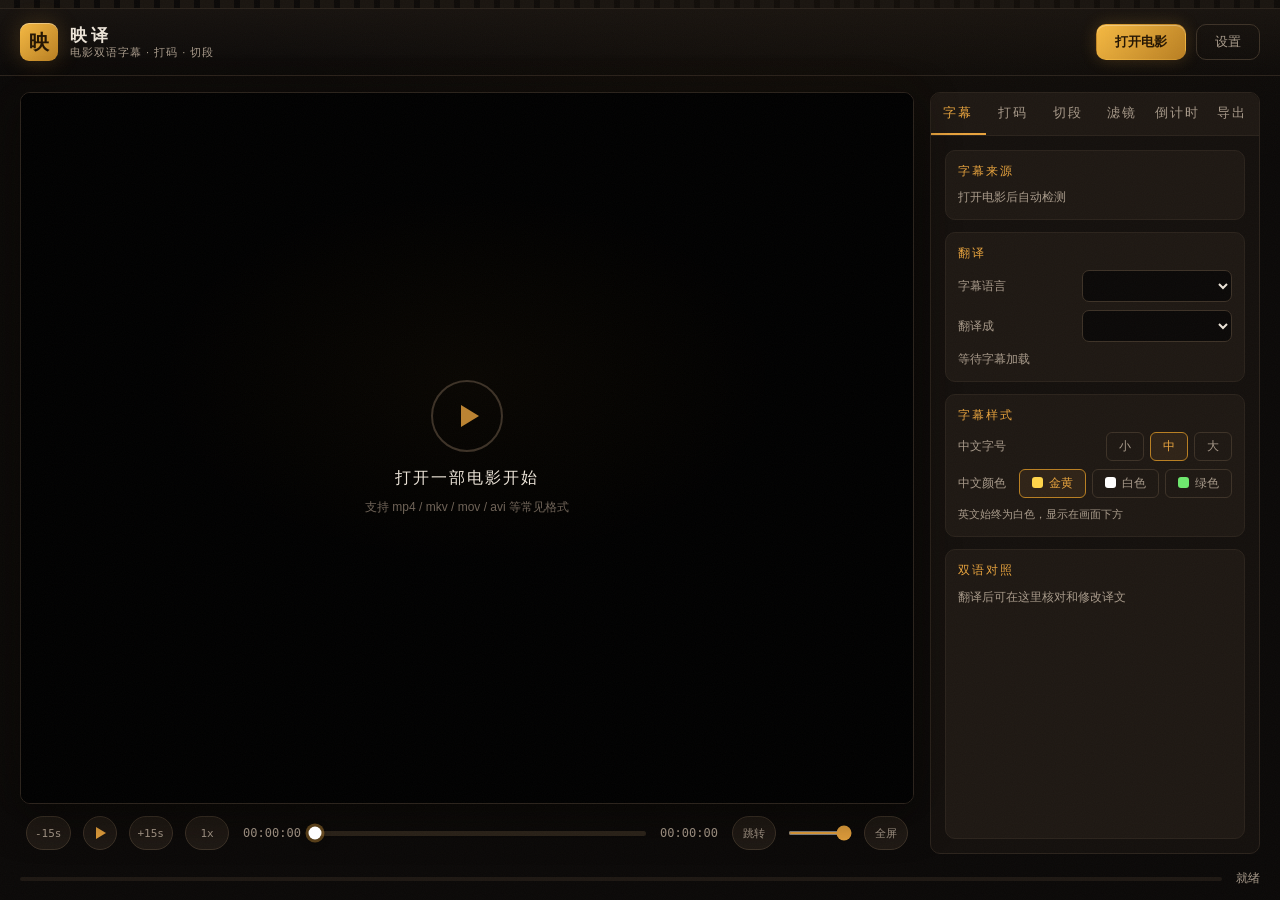
==== web/index.html @ 4f9fe574 "映译 v0.4.0：双语字幕烧录、打码、倒计时、滤镜、切段的 Windows 电影处理工具" ====
<!DOCTYPE html>
<html lang="zh-CN">
<head>
<meta charset="UTF-8">
<title>映译</title>
<link rel="stylesheet" href="css/style.css">
</head>
<body>
<div class="film-strip"></div>
<div id="app">
  <header class="topbar">
    <div class="brand">
      <div class="brand-mark">映</div>
      <div class="brand-text">
        <span class="brand-name">映译</span>
        <span class="brand-sub">电影双语字幕 · 打码 · 切段</span>
      </div>
    </div>
    <div class="topbar-actions">
      <button id="btn-open" class="btn btn-primary">打开电影</button>
      <button id="btn-settings" class="btn btn-ghost">设置</button>
    </div>
  </header>

  <main class="layout">
    <section class="preview-pane">
      <div id="video-wrap">
        <video id="player" preload="metadata"></video>
        <div id="select-layer" class="select-layer hidden">
          <div id="select-box" class="select-box hidden"></div>
          <div id="select-hint" class="select-hint">在画面上按住鼠标拖一个框，松开确认</div>
        </div>
        <div id="drop-hint" class="drop-hint">
          <div class="hint-play"></div>
          <p class="hint-title">打开一部电影开始</p>
          <p class="hint-sub">支持 mp4 / mkv / mov / avi 等常见格式</p>
        </div>
      </div>
      <div class="controls">
        <button id="btn-back" class="ctrl-btn ctrl-text" title="快退 15 秒（←）">-15s</button>
        <button id="btn-play" class="ctrl-btn" title="播放/暂停（空格）">
          <span class="icon-play"></span>
        </button>
        <button id="btn-forward" class="ctrl-btn ctrl-text" title="快进 15 秒（→）">+15s</button>
        <button id="btn-speed" class="ctrl-btn ctrl-text" title="倍速播放（循环切换）">1x</button>
        <span id="time-now" class="time clickable" title="点击输入时间直接跳转">00:00:00</span>
        <input id="time-input" class="time-input hidden" type="text" placeholder="如 1:23:45 或 500 秒">
        <div class="timeline" id="timeline">
          <div class="timeline-track">
            <div class="timeline-buffered" id="timeline-buffered"></div>
            <div class="timeline-played" id="timeline-played"></div>
            <div class="timeline-markers" id="timeline-markers"></div>
            <div class="timeline-cuts" id="timeline-cuts"></div>
            <div class="timeline-filters" id="timeline-filters"></div>
            <div class="timeline-countdowns" id="timeline-countdowns"></div>
          </div>
          <div class="timeline-thumb" id="timeline-thumb"></div>
        </div>
        <span id="time-total" class="time">00:00:00</span>
        <button id="btn-goto" class="ctrl-btn ctrl-text" title="输入时间跳转（G）">跳转</button>
        <input type="range" id="vol-slider" class="vol-slider" min="0" max="1" step="0.05" value="1" title="音量（↑↓调节，M 静音）">
        <button id="btn-fullscreen" class="ctrl-btn ctrl-text" title="全屏（F）">全屏</button>
      </div>
    </section>

    <aside class="side-panel">
      <nav class="tabs">
        <button class="tab active" data-tab="subtitles">字幕</button>
        <button class="tab" data-tab="blur">打码</button>
        <button class="tab" data-tab="segments">切段</button>
        <button class="tab" data-tab="filter">滤镜</button>
        <button class="tab" data-tab="countdown">倒计时</button>
        <button class="tab" data-tab="export">导出</button>
      </nav>

      <div class="tab-body">
        <section id="tab-subtitles" class="tab-page active">
          <div class="panel-block">
            <div class="block-title">字幕来源</div>
            <div id="sub-source" class="block-content">
              <p class="muted">打开电影后自动检测</p>
            </div>
            <button id="btn-pick-srt" class="btn btn-ghost btn-block hidden">手动选择字幕文件 (.srt)</button>
          </div>
          <div class="panel-block">
            <div class="block-title">翻译</div>
            <div class="block-content">
              <div class="style-row">
                <span class="muted">字幕语言</span>
                <select id="select-src-lang" class="stream-select lang-select"></select>
              </div>
              <div class="style-row">
                <span class="muted">翻译成</span>
                <select id="select-dst-lang" class="stream-select lang-select"></select>
              </div>
              <div id="translate-status" class="muted">等待字幕加载</div>
              <div class="translate-progress hidden" id="translate-progress">
                <div class="mini-progress"><div class="mini-progress-fill" id="translate-progress-fill"></div></div>
                <div class="muted" id="translate-progress-text"></div>
              </div>
              <button id="btn-translate" class="btn btn-primary btn-block hidden">翻译成中文</button>
            </div>
          </div>
          <div class="panel-block">
            <div class="block-title">字幕样式</div>
            <div class="block-content">
              <div class="style-row">
                <span class="muted">中文字号</span>
                <div class="radio-group">
                  <input type="radio" name="cn-size" id="cn-size-small" value="small"><label for="cn-size-small">小</label>
                  <input type="radio" name="cn-size" id="cn-size-medium" value="medium" checked><label for="cn-size-medium">中</label>
                  <input type="radio" name="cn-size" id="cn-size-large" value="large"><label for="cn-size-large">大</label>
                </div>
              </div>
              <div class="style-row">
                <span class="muted">中文颜色</span>
                <div class="radio-group">
                  <input type="radio" name="cn-color" id="cn-color-yellow" value="yellow" checked><label for="cn-color-yellow" class="swatch swatch-yellow"><span></span>金黄</label>
                  <input type="radio" name="cn-color" id="cn-color-white" value="white"><label for="cn-color-white" class="swatch swatch-white"><span></span>白色</label>
                  <input type="radio" name="cn-color" id="cn-color-green" value="green"><label for="cn-color-green" class="swatch swatch-green"><span></span>绿色</label>
                </div>
              </div>
              <p class="muted small">英文始终为白色，显示在画面下方</p>
            </div>
          </div>
          <div class="panel-block grow">
            <div class="block-title">双语对照 <span class="muted small" id="sub-count"></span></div>
            <div id="sub-preview" class="sub-preview muted">翻译后可在这里核对和修改译文</div>
          </div>
        </section>

        <section id="tab-blur" class="tab-page">
          <div class="panel-block">
            <div class="block-title">打码方式</div>
            <div class="block-content">
              <div class="radio-group">
                <input type="radio" name="blur-mode" id="blur-mode-whole" value="whole" checked><label for="blur-mode-whole">整屏糊掉</label>
                <input type="radio" name="blur-mode" id="blur-mode-region" value="region"><label for="blur-mode-region">只糊框内</label>
                <input type="radio" name="blur-mode" id="blur-mode-watermark" value="watermark"><label for="blur-mode-watermark">去水印</label>
              </div>
              <div class="blur-time-settings">
                <p class="muted">打码时间：以点击那一刻为中心，向前、向后各糊一段</p>
                <label class="field">
                  <span>向前（秒）</span>
                  <input type="number" id="blur-before" value="0.5" min="0" max="60" step="0.1">
                </label>
                <label class="field">
                  <span>向后（秒）</span>
                  <input type="number" id="blur-after" value="1" min="0.3" max="600" step="0.1">
                </label>
              </div>
              <div id="blur-whole-panel">
                <p class="muted">播放到不想看到的镜头时，点下面的按钮，整个画面糊掉一小段</p>
                <div class="style-row">
                  <span class="muted">糊的强度</span>
                  <div class="radio-group">
                    <input type="radio" name="blur-strength" id="blur-light" value="light"><label for="blur-light">轻度</label>
                    <input type="radio" name="blur-strength" id="blur-standard" value="standard" checked><label for="blur-standard">标准</label>
                    <input type="radio" name="blur-strength" id="blur-heavy" value="heavy"><label for="blur-heavy">重度</label>
                  </div>
                </div>
                <button id="btn-add-blur" class="btn btn-danger-outline btn-block">在当前时刻打码</button>
              </div>
              <div id="blur-region-panel" class="hidden">
                <p class="muted">播放到要遮的镜头暂停，点下面的按钮，然后在画面上按住鼠标拖一个框。只糊框里的内容。</p>
                <button id="btn-select-region" class="btn btn-danger-outline btn-block">开始框选（在画面上拖框）</button>
              </div>
              <div id="blur-watermark-panel" class="hidden">
                <p class="muted">框选画面里的水印（台标、logo），整个电影里这块区域都会被抹掉。静止水印效果最好。</p>
                <button id="btn-select-watermark" class="btn btn-danger-outline btn-block">框选水印位置</button>
                <div id="watermark-list" class="blur-list"></div>
              </div>
            </div>
          </div>
          <div class="panel-block grow">
            <div class="block-title">打码点列表 <span class="muted small" id="blur-count"></span></div>
            <div id="blur-list" class="blur-list muted">还没有打码点</div>
          </div>
        </section>

        <section id="tab-segments" class="tab-page">
          <div class="panel-block">
            <div class="block-title">切段方式</div>
            <div class="block-content">
              <div class="radio-group">
                <input type="radio" name="seg-mode" id="seg-mode-auto" value="auto" checked><label for="seg-mode-auto">自动均分</label>
                <input type="radio" name="seg-mode" id="seg-mode-manual" value="manual"><label for="seg-mode-manual">手动切点</label>
              </div>
              <div id="seg-auto-panel">
                <label class="field">
                  <span>每段时长（分钟）</span>
                  <input type="number" id="segment-minutes" value="15" min="1" max="60" step="1">
                </label>
              </div>
              <div id="seg-manual-panel" class="hidden">
                <p class="muted">播放到想切开的位置，点下面的按钮。设几个切点就切成几段加一。</p>
                <button id="btn-add-cut" class="btn btn-ghost btn-block">在当前时刻设切点</button>
                <div id="cut-list" class="blur-list"></div>
              </div>
              <div id="segment-info" class="muted">打开电影后显示预计段数</div>
            </div>
          </div>
          <div class="panel-block">
            <div class="block-title">说明</div>
            <div class="block-content muted">
              切段会精确对齐切点，不会切断台词。<br><br>
              成片保存在电影同目录下的「电影名_导出」文件夹里。
            </div>
          </div>
        </section>

        <section id="tab-filter" class="tab-page">
          <div class="panel-block">
            <div class="block-title">滤镜类型</div>
            <div class="block-content">
              <div class="radio-group">
                <input type="radio" name="video-filter" id="filter-none" value="none" checked><label for="filter-none">无</label>
                <input type="radio" name="video-filter" id="filter-soft" value="no_blood_soft"><label for="filter-soft">去血色·柔和</label>
                <input type="radio" name="video-filter" id="filter-strong" value="no_blood_strong"><label for="filter-strong">去血色·强力</label>
                <input type="radio" name="video-filter" id="filter-bw" value="bw"><label for="filter-bw">黑白</label>
              </div>
              <p class="muted small">去血色：把画面里的红色（血液）压暗变灰，其他颜色不变。柔和版保留亮度，强力版压得更狠。</p>
            </div>
          </div>
          <div class="panel-block">
            <div class="block-title">生效时间段</div>
            <div class="block-content">
              <p class="muted">滤镜只在下面的时间段里生效，其余时间画面保持原样</p>
              <label class="field">
                <span>每次时长（秒）</span>
                <input type="number" id="filter-duration" value="5" min="1" max="300" step="1">
              </label>
              <button id="btn-add-filter" class="btn btn-primary btn-block">在当前时刻开始应用滤镜</button>
              <div id="filter-list" class="blur-list"></div>
            </div>
          </div>
        </section>

        <section id="tab-countdown" class="tab-page">
          <div class="panel-block">
            <div class="block-title">前方高能倒计时</div>
            <div class="block-content">
              <p class="muted">播放到恐怖场景出现的那一刻暂停，点下面的按钮。导出后，那一幕出现前的几秒，画面左下角会显示 3、2、1 倒计时。</p>
              <label class="field">
                <span>倒计时秒数</span>
                <input type="number" id="countdown-seconds" value="3" min="1" max="5" step="1">
              </label>
              <button id="btn-add-countdown" class="btn btn-danger-outline btn-block">在此刻加倒计时</button>
            </div>
          </div>
          <div class="panel-block grow">
            <div class="block-title">倒计时点列表 <span class="muted small" id="countdown-count"></span></div>
            <div id="countdown-list" class="blur-list"></div>
          </div>
        </section>

        <section id="tab-export" class="tab-page">
          <div class="panel-block">
            <div class="block-title">导出清单</div>
            <div id="export-summary" class="block-content muted">还没有任务</div>
          </div>
          <div class="panel-block">
            <div class="block-title">压制引擎</div>
            <div id="hw-info" class="block-content muted">检测中…</div>
          </div>
          <div class="panel-block">
            <button id="btn-export" class="btn btn-primary btn-block hidden">开始导出</button>
            <button id="btn-open-folder" class="btn btn-ghost btn-block hidden">打开输出文件夹</button>
          </div>
          <div class="panel-block">
            <div class="block-title">字幕大小与位置</div>
            <div class="block-content">
              <div class="effect-demo">
                <video class="demo-video-player" src="demo_subs.mp4" autoplay muted loop></video>
              </div>
              <p class="muted small">小/中/大三种字号，中文始终在英文正上方，都在画面下方，循环播放</p>
            </div>
          </div>
          <div class="panel-block">
            <div class="block-title">效果预览</div>
            <div class="block-content">
              <div class="effect-demo">
                <video class="demo-video-player" src="demo.mp4" autoplay muted loop></video>
              </div>
              <p class="muted small">双语字幕 + 左下角倒计时 3、2、1，循环播放</p>
              <div class="effect-demo">
                <video class="demo-video-player" src="demo_blur.mp4" autoplay muted loop></video>
              </div>
              <p class="muted small">打码三种强度（轻/标准/重）+ 右上角去水印演示，循环播放</p>
            </div>
          </div>
        </section>
      </div>
    </aside>
  </main>

  <footer class="statusbar">
    <div class="progress" id="progress">
      <div class="progress-fill" id="progress-fill"></div>
    </div>
    <span id="status-text" class="status-text">就绪</span>
  </footer>
</div>

<div id="modal-settings" class="modal-backdrop hidden">
  <div class="modal">
    <div class="modal-title">设置</div>
    <label class="field">
      <span>DeepSeek API Key</span>
      <input type="password" id="input-api-key" placeholder="sk-...">
    </label>
    <p class="muted small">翻译用，key 只存在你自己的电脑上（C:\\Users\\你\\.video-tools\\config.json）</p>
    <div class="modal-actions">
      <button id="btn-save-key" class="btn btn-primary">保存</button>
      <button id="btn-close-settings" class="btn btn-ghost">取消</button>
    </div>
    <div class="about">
      映译 v<span id="app-version">0.1.0</span> · <a href="https://xiuchenshen.com" id="link-home">xiuchenshen.com</a>
    </div>
  </div>
</div>

<script src="js/app.js"></script>
</body>
</html>
---- web/css/style.css ----
:root {
  --bg-0: #0b0908;
  --bg-1: #14100d;
  --bg-2: #1e1813;
  --bg-3: #282017;
  --line: #2b231c;
  --line-strong: #3d3227;
  --text: #ece4d8;
  --text-dim: #a89a8a;
  --text-faint: #6f6357;
  --accent: #e8a33d;
  --accent-strong: #f5b942;
  --accent-deep: #b97f22;
  --accent-glow: rgba(232, 163, 61, 0.22);
  --accent-ink: #241503;
  --danger: #e0605e;
  --danger-glow: rgba(224, 96, 94, 0.25);
  --ok: #7fbf7f;
  --radius: 10px;
  --font: "Microsoft YaHei UI", "Microsoft YaHei", sans-serif;
  --mono: "Cascadia Mono", "Consolas", monospace;
}

* { margin: 0; padding: 0; box-sizing: border-box; }

html, body { height: 100%; overflow: hidden; }

body {
  font-family: var(--font);
  font-size: 13px;
  color: var(--text);
  background:
    radial-gradient(1200px 500px at 70% -10%, rgba(232, 163, 61, 0.05), transparent 60%),
    var(--bg-0);
  -webkit-user-select: none;
  user-select: none;
}

body::after {
  content: "";
  position: fixed;
  inset: 0;
  pointer-events: none;
  opacity: 0.05;
  background-image: url("data:image/svg+xml,%3Csvg xmlns='http://www.w3.org/2000/svg' width='120' height='120'%3E%3Cfilter id='n'%3E%3CfeTurbulence type='fractalNoise' baseFrequency='0.9' numOctaves='2'/%3E%3C/filter%3E%3Crect width='120' height='120' filter='url(%23n)' opacity='0.6'/%3E%3C/svg%3E");
}

.film-strip {
  height: 9px;
  background: repeating-linear-gradient(90deg,
    #1a1510 0 14px, transparent 14px 20px);
  border-bottom: 1px solid var(--line);
}

#app {
  display: flex;
  flex-direction: column;
  height: calc(100vh - 10px);
}

/* ============ 顶栏 ============ */

.topbar {
  display: flex;
  align-items: center;
  justify-content: space-between;
  padding: 14px 20px;
  border-bottom: 1px solid var(--line);
  background: linear-gradient(180deg, rgba(30, 24, 19, 0.6), transparent);
}

.brand { display: flex; align-items: center; gap: 12px; }

.brand-mark {
  width: 38px;
  height: 38px;
  display: grid;
  place-items: center;
  font-size: 20px;
  font-weight: 700;
  color: var(--accent-ink);
  background: linear-gradient(135deg, var(--accent-strong), var(--accent-deep));
  border-radius: 9px;
  box-shadow: 0 0 22px var(--accent-glow), inset 0 1px 0 rgba(255, 255, 255, 0.35);
}

.brand-text { display: flex; flex-direction: column; line-height: 1.25; }

.brand-name { font-size: 17px; font-weight: 700; letter-spacing: 4px; }

.brand-sub { font-size: 11px; color: var(--text-dim); letter-spacing: 1px; }

.topbar-actions { display: flex; gap: 10px; }

/* ============ 按钮 ============ */

.btn {
  font-family: var(--font);
  font-size: 13px;
  padding: 8px 18px;
  border-radius: var(--radius);
  border: 1px solid transparent;
  cursor: pointer;
  transition: all 0.15s ease;
  color: var(--text);
}

.btn:active { transform: translateY(1px); }

.btn-primary {
  background: linear-gradient(135deg, var(--accent-strong), var(--accent-deep));
  color: var(--accent-ink);
  font-weight: 600;
  box-shadow: 0 0 16px var(--accent-glow), inset 0 1px 0 rgba(255, 255, 255, 0.3);
}

.btn-primary:hover { filter: brightness(1.08); }

.btn-primary:disabled {
  opacity: 0.45;
  cursor: not-allowed;
  box-shadow: none;
}

.btn-ghost {
  background: transparent;
  border-color: var(--line-strong);
  color: var(--text-dim);
}

.btn-ghost:hover { border-color: var(--accent-deep); color: var(--text); }

.btn-danger-outline {
  background: transparent;
  border-color: rgba(224, 96, 94, 0.5);
  color: var(--danger);
}

.btn-danger-outline:hover {
  background: rgba(224, 96, 94, 0.1);
  box-shadow: 0 0 14px var(--danger-glow);
}

.btn-block { width: 100%; margin-top: 10px; }

/* ============ 布局 ============ */

.layout {
  display: flex;
  flex: 1;
  min-height: 0;
  gap: 16px;
  padding: 16px 20px 8px;
}

.preview-pane {
  flex: 1;
  display: flex;
  flex-direction: column;
  min-width: 0;
}

#video-wrap {
  flex: 1;
  position: relative;
  background: #000;
  border: 1px solid var(--line);
  border-radius: var(--radius);
  overflow: hidden;
  box-shadow: 0 12px 40px rgba(0, 0, 0, 0.5), 0 0 60px rgba(232, 163, 61, 0.03);
}

#player {
  width: 100%;
  height: 100%;
  object-fit: contain;
  background: #000;
}

.drop-hint {
  position: absolute;
  inset: 0;
  display: flex;
  flex-direction: column;
  align-items: center;
  justify-content: center;
  gap: 10px;
  background: radial-gradient(500px 300px at 50% 40%, rgba(232, 163, 61, 0.04), transparent 70%);
}

.hint-play {
  width: 72px;
  height: 72px;
  border-radius: 50%;
  border: 2px solid var(--line-strong);
  display: grid;
  place-items: center;
  margin-bottom: 6px;
}

.hint-play::after {
  content: "";
  width: 0;
  height: 0;
  border-left: 18px solid var(--accent);
  border-top: 11px solid transparent;
  border-bottom: 11px solid transparent;
  margin-left: 5px;
  opacity: 0.8;
}

.hint-title { font-size: 16px; letter-spacing: 2px; }

.hint-sub { font-size: 12px; color: var(--text-faint); }

/* ============ 框选层 ============ */

.select-layer {
  position: absolute;
  inset: 0;
  cursor: crosshair;
  z-index: 5;
  background: rgba(0, 0, 0, 0.35);
}

.select-box {
  position: absolute;
  border: 2px dashed var(--danger);
  background: rgba(224, 96, 94, 0.12);
  box-shadow: 0 0 0 1px rgba(0, 0, 0, 0.6), 0 0 16px var(--danger-glow);
  pointer-events: none;
}

.select-hint {
  position: absolute;
  left: 50%;
  top: 16px;
  transform: translateX(-50%);
  padding: 7px 16px;
  font-size: 12px;
  letter-spacing: 1px;
  color: var(--text);
  background: rgba(20, 12, 10, 0.9);
  border: 1px solid var(--danger);
  border-radius: 20px;
  box-shadow: 0 4px 16px rgba(0, 0, 0, 0.5);
  pointer-events: none;
  white-space: nowrap;
}

.blur-item.region .blur-time { color: var(--accent); }

/* ============ 播放控制 ============ */

.controls {
  display: flex;
  align-items: center;
  gap: 12px;
  padding: 12px 6px 4px;
}

.ctrl-btn {
  width: 34px;
  height: 34px;
  border-radius: 50%;
  border: 1px solid var(--line-strong);
  background: var(--bg-2);
  cursor: pointer;
  display: grid;
  place-items: center;
  transition: all 0.15s ease;
  flex-shrink: 0;
}

.ctrl-btn:hover { border-color: var(--accent-deep); }

.icon-play { width: 0; height: 0; border-left: 10px solid var(--accent); border-top: 6px solid transparent; border-bottom: 6px solid transparent; margin-left: 3px; }

.ctrl-text {
  font-family: var(--mono);
  font-size: 11px;
  color: var(--text-dim);
  width: auto;
  min-width: 44px;
  padding: 0 8px;
  border-radius: 17px;
  letter-spacing: 0;
}

.ctrl-text:hover { color: var(--accent); }

.icon-pause { width: 10px; height: 12px; border-left: 3px solid var(--accent); border-right: 3px solid var(--accent); }

.time {
  font-family: var(--mono);
  font-size: 12px;
  color: var(--text-dim);
  min-width: 62px;
  text-align: center;
  flex-shrink: 0;
}

.time.clickable { cursor: pointer; }

.time.clickable:hover { color: var(--accent); }

.time-input {
  width: 90px;
  padding: 4px 8px;
  font-family: var(--mono);
  font-size: 12px;
  color: var(--text);
  background: var(--bg-0);
  border: 1px solid var(--accent-deep);
  border-radius: 6px;
  outline: none;
  flex-shrink: 0;
}

.vol-slider {
  width: 64px;
  height: 4px;
  accent-color: var(--accent);
  flex-shrink: 0;
  cursor: pointer;
}

.timeline {
  flex: 1;
  position: relative;
  height: 34px;
  display: flex;
  align-items: center;
  cursor: pointer;
}

.timeline-track {
  position: relative;
  width: 100%;
  height: 5px;
  border-radius: 3px;
  background: var(--bg-3);
  overflow: visible;
}

.timeline-buffered {
  position: absolute;
  left: 0;
  top: 0;
  bottom: 0;
  width: 0;
  border-radius: 3px;
  background: var(--line-strong);
}

.timeline-played {
  position: absolute;
  left: 0;
  top: 0;
  bottom: 0;
  width: 0;
  border-radius: 3px;
  background: linear-gradient(90deg, var(--accent-deep), var(--accent-strong));
  box-shadow: 0 0 10px var(--accent-glow);
}

.timeline-markers { position: absolute; inset: 0; }

.blur-marker {
  position: absolute;
  top: -4px;
  bottom: -4px;
  background: rgba(224, 96, 94, 0.75);
  border-radius: 2px;
  box-shadow: 0 0 8px var(--danger-glow);
}

.blur-marker.region {
  background: rgba(232, 163, 61, 0.8);
  box-shadow: 0 0 8px var(--accent-glow);
}

.timeline-filters { position: absolute; inset: 0; }

.filter-marker {
  position: absolute;
  top: -6px;
  bottom: -6px;
  background: rgba(127, 191, 127, 0.7);
  border-radius: 2px;
  box-shadow: 0 0 8px rgba(127, 191, 127, 0.3);
}

.timeline-countdowns { position: absolute; inset: 0; }

.countdown-marker {
  position: absolute;
  top: -8px;
  bottom: -8px;
  background: rgba(168, 110, 232, 0.65);
  border-radius: 2px;
  box-shadow: 0 0 8px rgba(168, 110, 232, 0.35);
}

.timeline-cuts { position: absolute; inset: 0; }

.cut-marker {
  position: absolute;
  top: -7px;
  bottom: -7px;
  width: 2px;
  background: var(--accent-strong);
  box-shadow: 0 0 8px var(--accent-glow);
}

.timeline-thumb {
  position: absolute;
  top: 50%;
  width: 13px;
  height: 13px;
  border-radius: 50%;
  background: #fff;
  transform: translate(-50%, -50%);
  box-shadow: 0 0 0 3px rgba(232, 163, 61, 0.35), 0 2px 8px rgba(0, 0, 0, 0.6);
  pointer-events: none;
}

/* ============ 侧栏 ============ */

.side-panel {
  width: 330px;
  flex-shrink: 0;
  display: flex;
  flex-direction: column;
  background: var(--bg-1);
  border: 1px solid var(--line);
  border-radius: var(--radius);
  overflow: hidden;
}

.tabs {
  display: flex;
  border-bottom: 1px solid var(--line);
  background: var(--bg-2);
}

.tab {
  flex: 1;
  padding: 11px 0;
  font-family: var(--font);
  font-size: 13px;
  color: var(--text-dim);
  background: none;
  border: none;
  border-bottom: 2px solid transparent;
  cursor: pointer;
  letter-spacing: 2px;
  transition: color 0.15s ease;
}

.tab:hover { color: var(--text); }

.tab.active {
  color: var(--accent);
  border-bottom-color: var(--accent);
}

.tab-body { flex: 1; overflow-y: auto; position: relative; }

.tab-page { display: none; flex-direction: column; min-height: 100%; padding: 14px; gap: 12px; }

.tab-page.active { display: flex; }

.panel-block {
  background: var(--bg-2);
  border: 1px solid var(--line);
  border-radius: var(--radius);
  padding: 12px;
}

.panel-block.grow { flex: 1; display: flex; flex-direction: column; min-height: 120px; }

.block-title {
  font-size: 12px;
  color: var(--accent);
  letter-spacing: 2px;
  margin-bottom: 8px;
}

.block-content { display: flex; flex-direction: column; gap: 8px; }

.muted { color: var(--text-dim); font-size: 12px; line-height: 1.6; }

.small { font-size: 11px; }

.hidden { display: none !important; }

.stream-select {
  width: 100%;
  padding: 7px 10px;
  font-family: var(--font);
  font-size: 12px;
  color: var(--text);
  background: var(--bg-0);
  border: 1px solid var(--line-strong);
  border-radius: 7px;
  outline: none;
}

.stream-select:focus { border-color: var(--accent-deep); }

.lang-select { width: 150px; }

.summary-row {
  display: flex;
  justify-content: space-between;
  gap: 10px;
  padding: 5px 0;
  border-bottom: 1px dashed var(--line);
  font-size: 12px;
}

.summary-row:last-child { border-bottom: none; }

.summary-key { color: var(--text-dim); flex-shrink: 0; }

.summary-val {
  color: var(--text);
  text-align: right;
  word-break: break-all;
}

/* ============ 单选组 ============ */

.style-row {
  display: flex;
  align-items: center;
  justify-content: space-between;
  gap: 10px;
  font-size: 12px;
}

.radio-group { display: flex; gap: 6px; flex-wrap: wrap; }

.radio-group input { display: none; }

.radio-group label {
  padding: 5px 12px;
  font-size: 12px;
  color: var(--text-dim);
  border: 1px solid var(--line-strong);
  border-radius: 6px;
  cursor: pointer;
  transition: all 0.12s ease;
}

.radio-group label:hover { color: var(--text); }

.radio-group input:checked + label {
  color: var(--accent);
  border-color: var(--accent-deep);
  background: rgba(232, 163, 61, 0.08);
}

.swatch span {
  display: inline-block;
  width: 11px;
  height: 11px;
  border-radius: 3px;
  margin-right: 6px;
  vertical-align: -1px;
}

.swatch-yellow span { background: #ffd54a; }

.swatch-white span { background: #ffffff; }

.swatch-green span { background: #6ee86e; }

/* ============ 表单 ============ */

.field {
  display: flex;
  align-items: center;
  justify-content: space-between;
  gap: 10px;
  font-size: 12px;
  color: var(--text-dim);
}

.field input {
  width: 90px;
  padding: 6px 10px;
  font-family: var(--mono);
  font-size: 13px;
  color: var(--text);
  background: var(--bg-0);
  border: 1px solid var(--line-strong);
  border-radius: 7px;
  outline: none;
  transition: border-color 0.15s ease;
}

.field input:focus { border-color: var(--accent-deep); box-shadow: 0 0 0 2px var(--accent-glow); }

.field input[type="password"] { width: 100%; font-family: var(--mono); }

/* ============ 字幕对照 ============ */

.sub-preview {
  flex: 1;
  overflow-y: auto;
  min-height: 0;
}

.sub-item {
  padding: 8px 10px;
  border-bottom: 1px solid var(--line);
  border-radius: 6px;
  cursor: pointer;
  transition: background 0.12s ease;
}

.sub-item:hover { background: var(--bg-3); }

.sub-item .en {
  font-size: 12px;
  color: var(--text-dim);
  line-height: 1.5;
  word-break: break-word;
}

.sub-item .zh {
  font-size: 13px;
  color: var(--text);
  line-height: 1.5;
  margin-top: 3px;
  word-break: break-word;
}

.sub-item .zh-input {
  width: 100%;
  margin-top: 3px;
  padding: 4px 8px;
  font-family: var(--font);
  font-size: 13px;
  color: var(--text);
  background: var(--bg-0);
  border: 1px solid var(--accent-deep);
  border-radius: 6px;
  outline: none;
}

.sub-item .idx {
  font-family: var(--mono);
  font-size: 10px;
  color: var(--text-faint);
  margin-right: 6px;
}

/* ============ 打码列表 ============ */

.blur-controls { display: flex; flex-direction: column; gap: 10px; }

.blur-time-settings {
  display: flex;
  flex-direction: column;
  gap: 8px;
  padding: 10px;
  background: var(--bg-0);
  border: 1px solid var(--line);
  border-radius: 8px;
  margin-bottom: 4px;
}

.blur-list { display: flex; flex-direction: column; gap: 6px; overflow-y: auto; }

.blur-item {
  display: flex;
  align-items: center;
  gap: 10px;
  padding: 8px 10px;
  background: var(--bg-0);
  border: 1px solid var(--line);
  border-radius: 7px;
}

.blur-item .blur-time {
  font-family: var(--mono);
  font-size: 12px;
  color: var(--danger);
}

.blur-item .blur-del {
  margin-left: auto;
  padding: 3px 9px;
  font-size: 11px;
  color: var(--text-faint);
  background: none;
  border: 1px solid var(--line-strong);
  border-radius: 5px;
  cursor: pointer;
}

.blur-item .blur-del:hover { color: var(--danger); border-color: var(--danger); }

/* ============ 进度 ============ */

.translate-progress { display: flex; flex-direction: column; gap: 6px; }

.mini-progress {
  height: 4px;
  background: var(--bg-0);
  border-radius: 2px;
  overflow: hidden;
}

.mini-progress-fill {
  height: 100%;
  width: 0;
  background: linear-gradient(90deg, var(--accent-deep), var(--accent-strong));
  transition: width 0.2s ease;
}

/* ============ 状态栏 ============ */

.statusbar {
  display: flex;
  align-items: center;
  gap: 14px;
  padding: 8px 20px 12px;
}

.progress {
  flex: 1;
  height: 4px;
  background: var(--bg-2);
  border-radius: 2px;
  overflow: hidden;
}

.progress-fill {
  height: 100%;
  width: 0;
  background: linear-gradient(90deg, var(--accent-deep), var(--accent-strong));
  box-shadow: 0 0 8px var(--accent-glow);
  transition: width 0.25s ease;
}

.status-text { font-size: 12px; color: var(--text-dim); white-space: nowrap; }

/* ============ 导出页效果演示 ============ */

.effect-demo {
  border-radius: 8px;
  overflow: hidden;
  border: 1px solid var(--line);
}

.demo-video {
  position: relative;
  height: 120px;
  background:
    radial-gradient(200px 100px at 30% 30%, rgba(232, 163, 61, 0.12), transparent),
    linear-gradient(135deg, #1a2430, #10161f);
}

.demo-video-player {
  width: 100%;
  height: 150px;
  object-fit: cover;
  display: block;
  background: #000;
}

/* ============ 弹窗 ============ */

.modal-backdrop {
  position: fixed;
  inset: 0;
  background: rgba(5, 4, 3, 0.7);
  display: grid;
  place-items: center;
  z-index: 50;
}

.modal {
  width: 420px;
  padding: 20px;
  background: var(--bg-1);
  border: 1px solid var(--line-strong);
  border-radius: 14px;
  box-shadow: 0 24px 60px rgba(0, 0, 0, 0.6), 0 0 40px var(--accent-glow);
  display: flex;
  flex-direction: column;
  gap: 12px;
}

.modal-title {
  font-size: 15px;
  font-weight: 600;
  letter-spacing: 2px;
  color: var(--accent);
}

.modal .field { align-items: stretch; flex-direction: column; gap: 6px; }

.modal-actions { display: flex; gap: 10px; justify-content: flex-end; }

.about {
  margin-top: 6px;
  padding-top: 10px;
  border-top: 1px solid var(--line);
  font-size: 11px;
  color: var(--text-faint);
  text-align: center;
}

.about a { color: var(--text-dim); text-decoration: none; }

.about a:hover { color: var(--accent); }

/* ============ 滚动条 ============ */

::-webkit-scrollbar { width: 8px; height: 8px; }

::-webkit-scrollbar-track { background: transparent; }

::-webkit-scrollbar-thumb {
  background: var(--line-strong);
  border-radius: 4px;
}

::-webkit-scrollbar-thumb:hover { background: var(--accent-deep); }
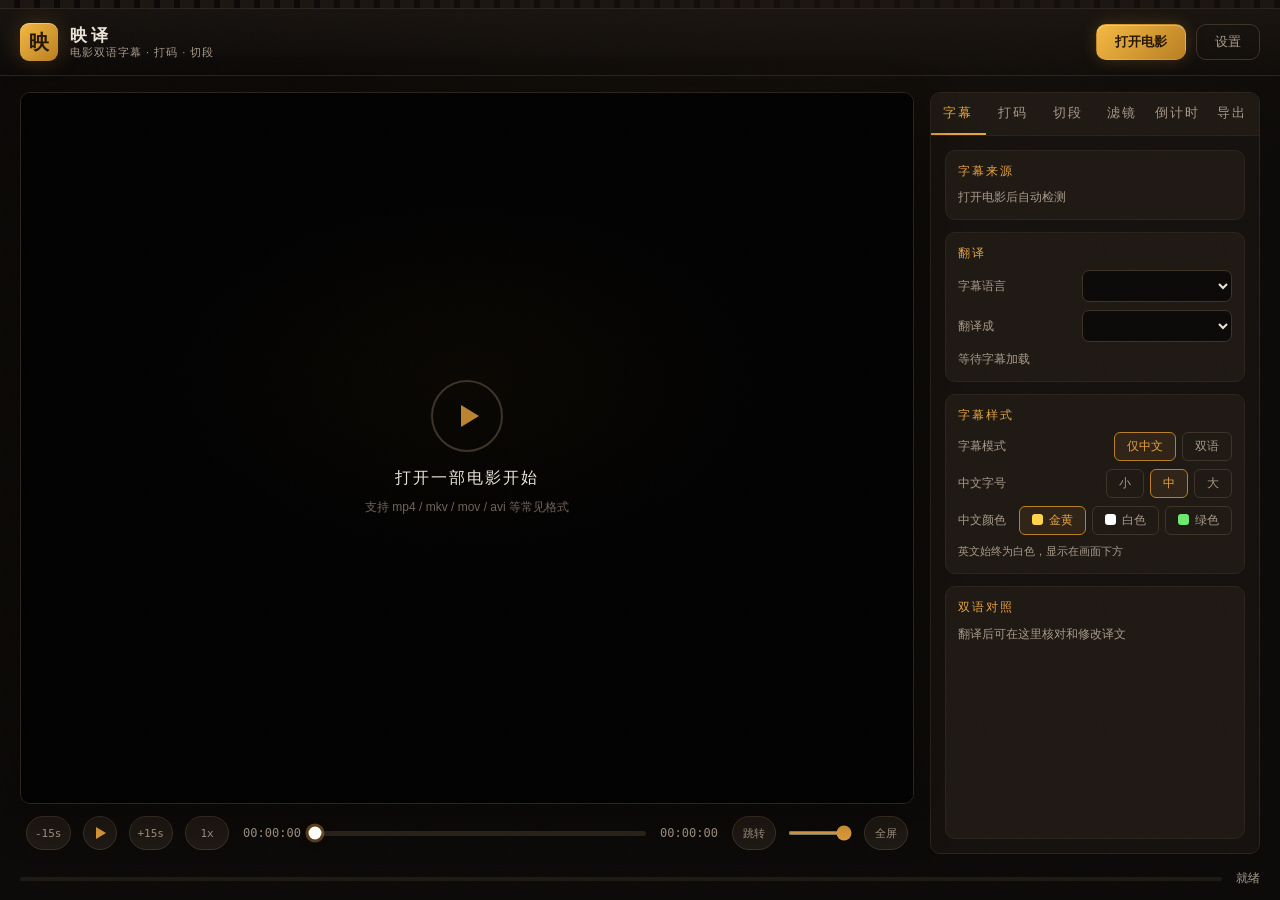
==== commit 3d42c368: "v0.4.6：修复分段悬停时长、仅中文字幕模式、并发翻译、编号对齐" ====
--- a/web/index.html
+++ b/web/index.html
@@ -105,6 +105,13 @@
             <div class="block-title">字幕样式</div>
             <div class="block-content">
               <div class="style-row">
+                <span class="muted">字幕模式</span>
+                <div class="radio-group">
+                  <input type="radio" name="sub-mode" id="sub-mode-cn" value="cn_only" checked><label for="sub-mode-cn">仅中文</label>
+                  <input type="radio" name="sub-mode" id="sub-mode-dual" value="dual"><label for="sub-mode-dual">双语</label>
+                </div>
+              </div>
+              <div class="style-row">
                 <span class="muted">中文字号</span>
                 <div class="radio-group">
                   <input type="radio" name="cn-size" id="cn-size-small" value="small"><label for="cn-size-small">小</label>
@@ -306,10 +313,18 @@
   <div class="modal">
     <div class="modal-title">设置</div>
     <label class="field">
-      <span>DeepSeek API Key</span>
+      <span>AI 供应商</span>
+      <select id="select-provider" class="stream-select"></select>
+    </label>
+    <label class="field">
+      <span>模型</span>
+      <select id="select-model" class="stream-select"></select>
+    </label>
+    <label class="field">
+      <span>API Key</span>
       <input type="password" id="input-api-key" placeholder="sk-...">
     </label>
-    <p class="muted small">翻译用，key 只存在你自己的电脑上（C:\\Users\\你\\.video-tools\\config.json）</p>
+    <p class="muted small">四家 AI 可选（DeepSeek / Kimi / GLM / 千问），各家的 Key 分别保存，切换供应商时自动切换。</p>
     <div class="modal-actions">
       <button id="btn-save-key" class="btn btn-primary">保存</button>
       <button id="btn-close-settings" class="btn btn-ghost">取消</button>
